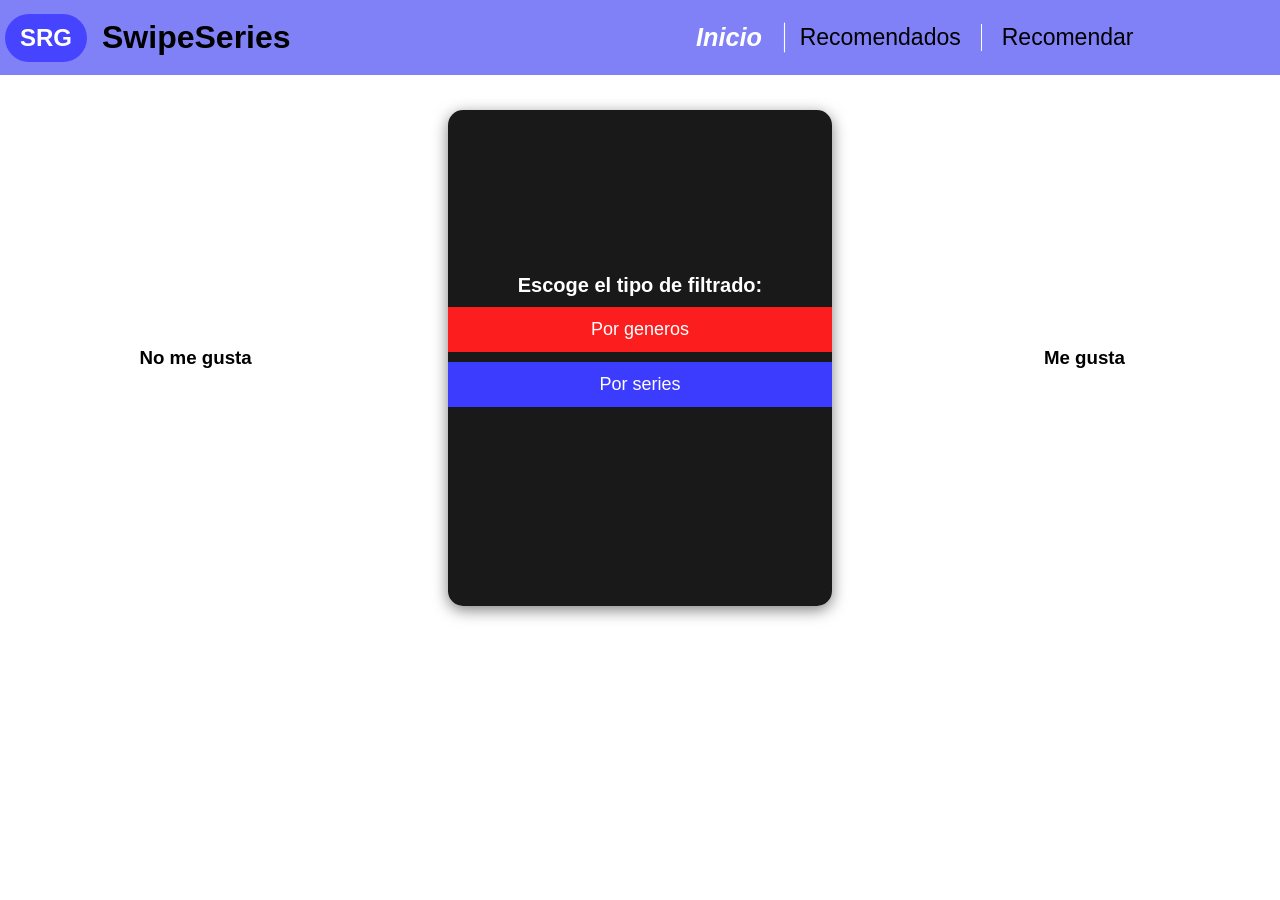
==== index.html @ 3179a3ef "Add files via upload" ====
<!DOCTYPE html>
<html lang="es">
<head>
    <meta charset="UTF-8">
    <title>SwapSeries</title>
    <link rel="stylesheet" href="css\index.css">
</head>
<body>
    <header>
        <div>
            <h2>SRG</h2>
            <h1>SwipeSeries</h1>
        </div>
        <button class="menu-toggle" id="mobile-menu">
                <span></span>
                <span></span>
                <span></span>
            </button>
        <nav>
            <ul id="nav-list">
                <li class="active"><a href="index.html">Inicio</a></li>
                <li><a href="recomendados.html">Recomendados</a></li>
                <li><a href="recomendar.html">Recomendar</a></li>
            </ul>
        </nav>
    </header>

    <main>
        <section class="no" id="btn-no">
            <h3>No me gusta</h3>
        </section>
        <section class="card" id="card">
            
        </section>
        <section class="si" id="btn-si">
            <h3>Me gusta</h3>
        </section>
    </main>
    
    <script src="js\datos.js"></script>
    <script src="js\index.js"></script>
</body>
</html>
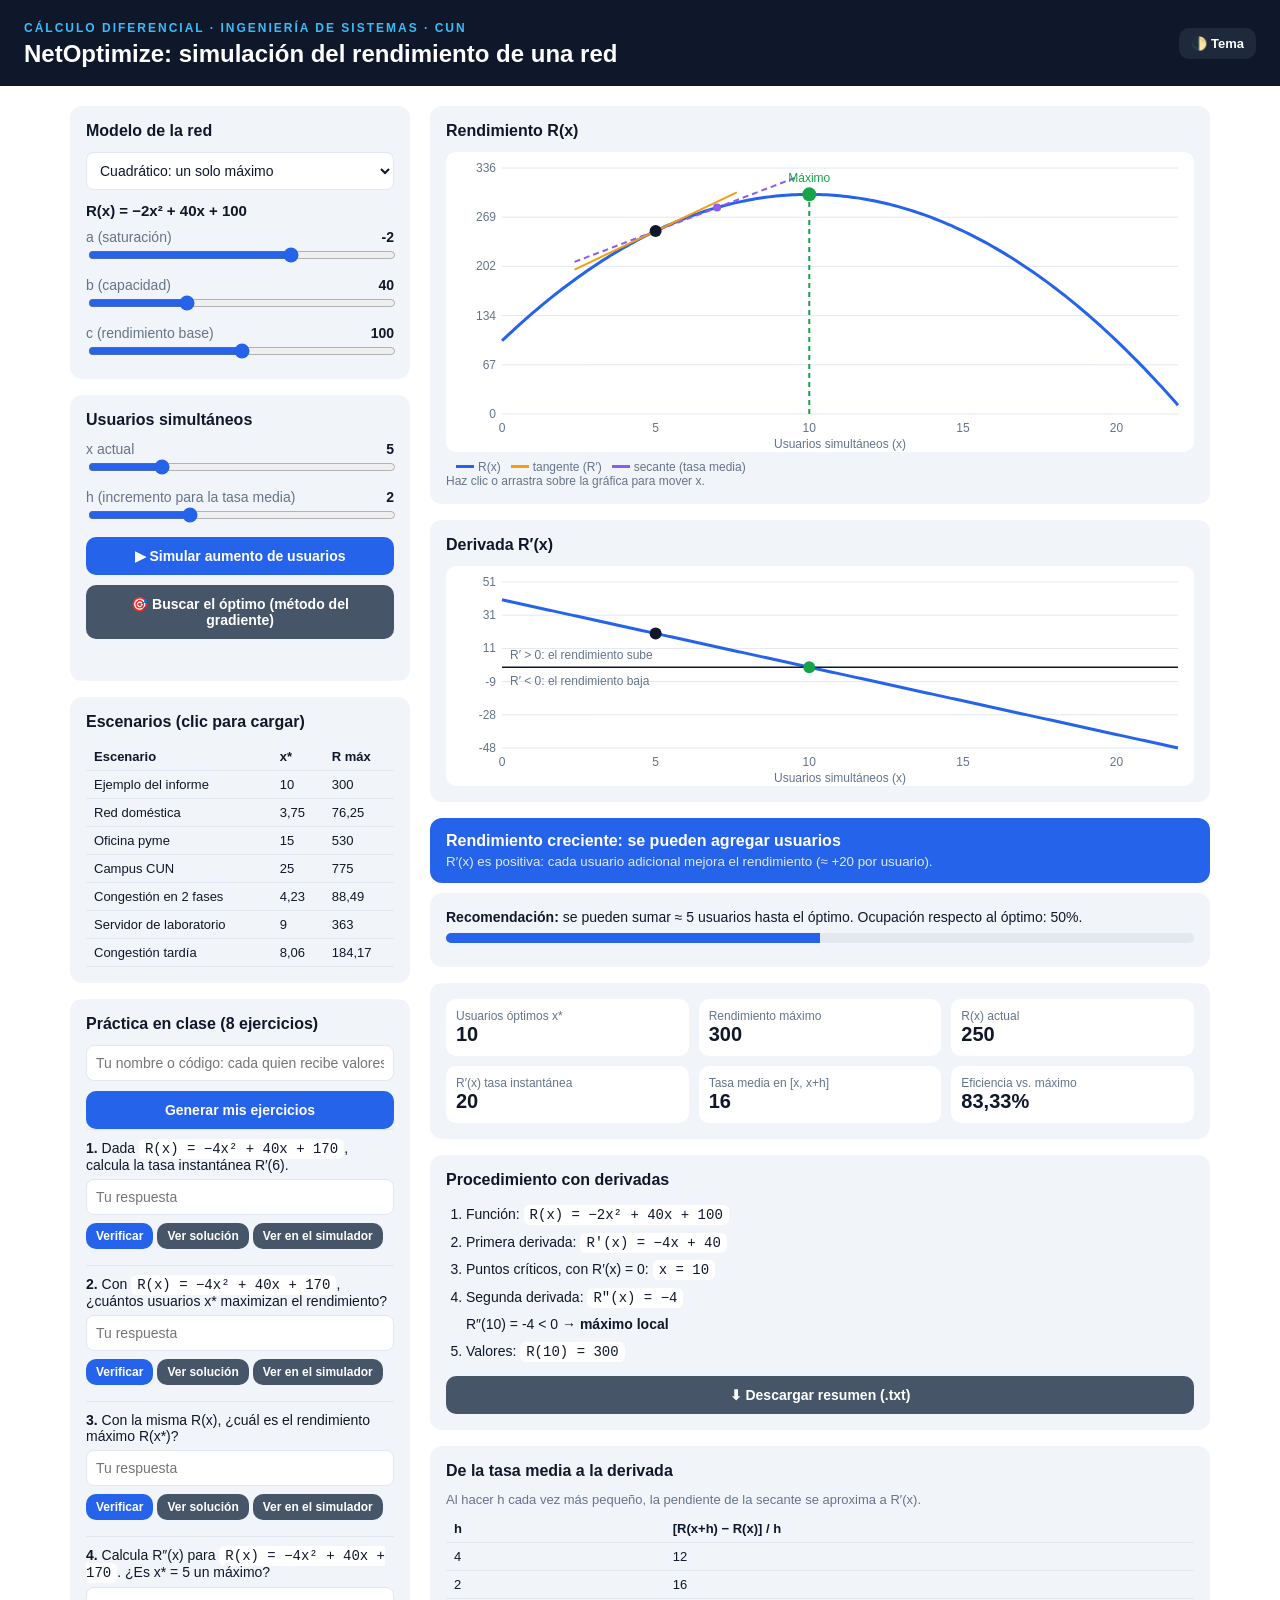
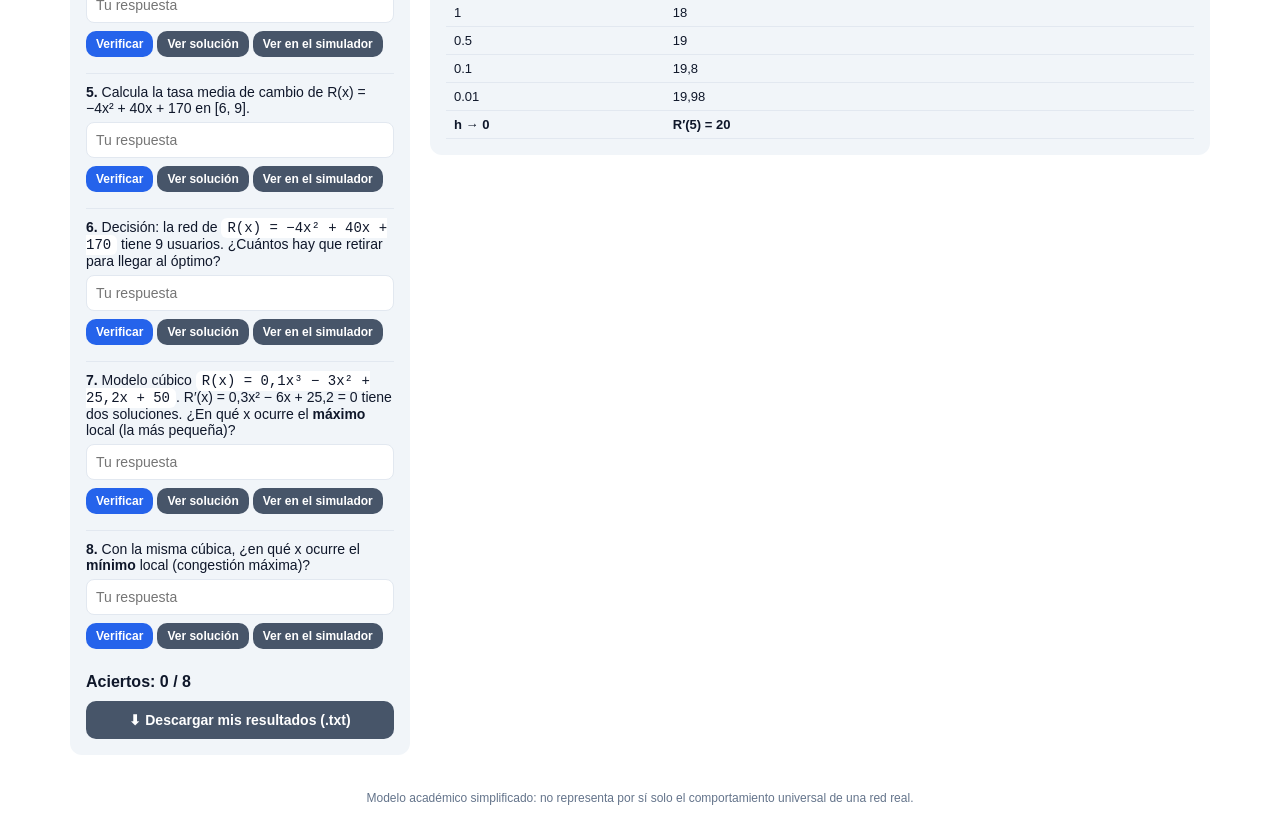
==== commit 0e151359: "Create index.html" ====
--- a/index.html
+++ b/index.html
@@ -1,43 +1,175 @@
-<!DOCTYPE html>
-<html lang="es">
-<head>
-    <meta charset="UTF-8">
-    <title>SwapSeries</title>
-    <link rel="stylesheet" href="css\index.css">
-</head>
-<body>
-    <header>
-        <div>
-            <h2>SRG</h2>
-            <h1>SwipeSeries</h1>
-        </div>
-        <button class="menu-toggle" id="mobile-menu">
-                <span></span>
-                <span></span>
-                <span></span>
-            </button>
-        <nav>
-            <ul id="nav-list">
-                <li class="active"><a href="index.html">Inicio</a></li>
-                <li><a href="recomendados.html">Recomendados</a></li>
-                <li><a href="recomendar.html">Recomendar</a></li>
-            </ul>
-        </nav>
-    </header>
-
-    <main>
-        <section class="no" id="btn-no">
-            <h3>No me gusta</h3>
-        </section>
-        <section class="card" id="card">
-            
-        </section>
-        <section class="si" id="btn-si">
-            <h3>Me gusta</h3>
-        </section>
-    </main>
-    
-    <script src="js\datos.js"></script>
-    <script src="js\index.js"></script>
-</body>
-</html>+<!DOCTYPE html>
+<html lang="es"><head><meta charset="utf-8"><meta name="viewport" content="width=device-width,initial-scale=1">
+<title>NetOptimize · Simulación v3</title>
+<style>
+:root{--navy:#0F172A;--blue:#2563EB;--sky:#38BDF8;--gray:#64748B;--green:#16A34A;--red:#DC2626;--amber:#D97706;--bg:#fff;--card:#F1F5F9;--ink:#0F172A;--grid:#E2E8F0;--cv:#fff}
+[data-theme=dark]{--bg:#0B1220;--card:#162033;--ink:#E2E8F0;--grid:#26344D;--cv:#0F172A;--gray:#94A3B8}
+*{box-sizing:border-box}body{margin:0;font-family:Calibri,Arial,sans-serif;background:var(--bg);color:var(--ink)}
+header{background:var(--navy);color:#fff;padding:18px 24px;display:flex;justify-content:space-between;align-items:center;gap:12px}
+header small{color:var(--sky);letter-spacing:2px;font-weight:700;font-size:12px}
+header h1{margin:4px 0 0;font-size:24px}
+#th{width:auto;margin:0;padding:8px 12px;background:#1E293B;font-size:13px}
+main{max-width:1180px;margin:0 auto;padding:20px;display:grid;grid-template-columns:340px 1fr;gap:20px}
+@media(max-width:860px){main{grid-template-columns:1fr}}
+.card{background:var(--card);border-radius:12px;padding:16px;margin-bottom:16px}
+h2{font-size:16px;margin:0 0 12px}
+label{display:flex;justify-content:space-between;font-size:14px;margin-top:10px;color:var(--gray)}
+label b{color:var(--ink)}
+input[type=range]{width:100%;accent-color:var(--blue)}
+select,input[type=text]{width:100%;padding:9px;border-radius:8px;border:1px solid var(--grid);background:var(--cv);color:var(--ink);font-size:14px}
+button{width:100%;margin-top:10px;padding:11px;border:0;border-radius:10px;background:var(--blue);color:#fff;font-size:14px;font-weight:700;cursor:pointer}
+button.s{background:#475569}
+canvas{width:100%;height:300px;display:block;background:var(--cv);border-radius:10px;touch-action:pan-y;cursor:crosshair}
+.lg{font-size:12px;color:var(--gray);margin-top:8px}.lg i{display:inline-block;width:18px;height:3px;margin:0 4px 3px 10px;vertical-align:middle}
+.stats{display:grid;grid-template-columns:repeat(3,1fr);gap:10px}
+@media(max-width:600px){.stats{grid-template-columns:repeat(2,1fr)}}
+.stat{background:var(--cv);border-radius:10px;padding:10px}
+.stat span{display:block;font-size:12px;color:var(--gray)}.stat b{font-size:20px}
+#msg{border-radius:12px;padding:14px 16px;color:#fff;font-weight:700;margin-bottom:10px;background:var(--navy)}
+#msg small{display:block;font-weight:400;margin-top:4px;color:#E2E8F0}
+#bar{height:10px;background:var(--grid);border-radius:6px;overflow:hidden;margin:8px 0}#bar div{height:100%;width:0;background:var(--blue);transition:width .2s}
+#rec{font-size:14px}
+code{background:var(--cv);padding:2px 6px;border-radius:6px}
+ol{margin:0;padding-left:20px;line-height:1.9;font-size:14px}
+table{width:100%;border-collapse:collapse;font-size:13px}td,th{padding:6px 8px;border-bottom:1px solid var(--grid);text-align:left}
+tr.cl{cursor:pointer}tr.cl:hover{background:var(--cv)}
+.ex{border-top:1px solid var(--grid);padding:10px 0;font-size:14px}.ex input{margin:6px 0}.ex button{width:auto;margin:2px 4px 0 0;padding:6px 10px;font-size:12px}.fb{font-size:13px;margin-top:6px}#wp{font-weight:700;margin-top:8px}#gd,#exr{font-size:13px;color:var(--gray);margin-top:8px;min-height:18px}
+footer{text-align:center;color:var(--gray);font-size:12px;padding:0 20px 24px}
+</style></head><body>
+<header><div><small>CÁLCULO DIFERENCIAL · INGENIERÍA DE SISTEMAS · CUN</small><h1>NetOptimize: simulación del rendimiento de una red</h1></div><button id="th">🌓 Tema</button></header>
+<main>
+<div>
+ <div class="card"><h2>Modelo de la red</h2>
+  <select id="sel"><option value="q">Cuadrático: un solo máximo</option><option value="c">Cúbico: máximo y mínimo (congestión)</option></select>
+  <div id="poly" style="font-weight:700;font-size:15px;margin:12px 0 0"></div><div id="sl"></div></div>
+ <div class="card"><h2>Usuarios simultáneos</h2>
+  <label>x actual <b id="vx"></b></label><input id="ix" type="range" min="0" max="22" step="0.1" value="5">
+  <label>h (incremento para la tasa media) <b id="vh"></b></label><input id="ih" type="range" min="0.1" max="6" step="0.1" value="2">
+  <button id="bs">▶ Simular aumento de usuarios</button>
+  <button id="bo" class="s">🎯 Buscar el óptimo (método del gradiente)</button><div id="gd"></div></div>
+ <div class="card"><h2>Escenarios (clic para cargar)</h2>
+  <table><tr><th>Escenario<th>x*<th>R máx</tr><tbody id="sc"></tbody></table></div>
+ <div class="card"><h2>Práctica en clase (8 ejercicios)</h2>
+  <input id="sd" type="text" placeholder="Tu nombre o código: cada quien recibe valores distintos">
+  <button id="sg">Generar mis ejercicios</button><div id="wb"></div><div id="wp"></div>
+  <button id="wd" class="s">⬇ Descargar mis resultados (.txt)</button></div>
+</div>
+<div>
+ <div class="card"><h2>Rendimiento R(x)</h2><canvas id="cv"></canvas>
+  <div class="lg"><i style="background:#2563EB"></i>R(x)<i style="background:#F59E0B"></i>tangente (R′)<i style="background:#8B5CF6"></i>secante (tasa media)<br>Haz clic o arrastra sobre la gráfica para mover x.</div></div>
+ <div class="card"><h2>Derivada R′(x)</h2><canvas id="cd" style="height:220px"></canvas></div>
+ <div id="msg"></div>
+ <div class="card"><div id="rec"></div><div id="bar"><div></div></div></div>
+ <div class="stats card">
+  <div class="stat"><span>Usuarios óptimos x*</span><b id="s1"></b></div>
+  <div class="stat"><span>Rendimiento máximo</span><b id="s2"></b></div>
+  <div class="stat"><span>R(x) actual</span><b id="s3"></b></div>
+  <div class="stat"><span>R′(x) tasa instantánea</span><b id="s4"></b></div>
+  <div class="stat"><span>Tasa media en [x, x+h]</span><b id="s5"></b></div>
+  <div class="stat"><span>Eficiencia vs. máximo</span><b id="s6"></b></div>
+ </div>
+ <div class="card"><h2>Procedimiento con derivadas</h2><ol id="steps"></ol><button id="dl" class="s">⬇ Descargar resumen (.txt)</button></div>
+ <div class="card"><h2>De la tasa media a la derivada</h2>
+  <p style="font-size:13px;margin:0 0 8px;color:var(--gray)">Al hacer h cada vez más pequeño, la pendiente de la secante se aproxima a R′(x).</p>
+  <table><tr><th>h<th>[R(x+h) − R(x)] / h</tr><tbody id="lim"></tbody></table></div>
+</div>
+</main>
+<footer>Modelo académico simplificado: no representa por sí solo el comportamiento universal de una red real.</footer>
+<script>
+const $=id=>document.getElementById(id),nf=v=>(+v).toLocaleString('es-CO',{maximumFractionDigits:2}),n3=v=>(+v).toLocaleString('es-CO',{maximumFractionDigits:3});
+const css=n=>getComputedStyle(document.documentElement).getPropertyValue(n).trim();
+const ev=(co,t)=>co.reduce((s,k)=>s*t+k,0),der=co=>co.slice(0,-1).map((k,i)=>k*(co.length-1-i));
+const poly=co=>{const n=co.length-1;let s='';co.forEach((k,i)=>{const e=n-i;if(!k&&n)return;const a=Math.abs(k),t=(e&&a==1?'':nf(a))+(e?'x'+(e>1?'²³'[e-2]:''):'');s+=(s?(k<0?' − ':' + '):(k<0?'−':''))+t});return s||'0'};
+const MD={q:[[-5,-.5,.5,'a (saturación)'],[4,120,2,'b (capacidad)'],[0,200,10,'c (rendimiento base)']],
+c:[[.05,.3,.05,'a (curvatura)'],[-6,-1,.5,'b (saturación)'],[5,40,1,'c (capacidad)'],[0,200,10,'d (base)']]};
+const PRE=[{n:'Ejemplo del informe',m:'q',p:[-2,40,100]},{n:'Red doméstica',m:'q',p:[-4,30,20]},{n:'Oficina pyme',m:'q',p:[-2,60,80]},{n:'Campus CUN',m:'q',p:[-1,50,150]},{n:'Congestión en 2 fases',m:'c',p:[.1,-3,20,50]},{n:'Servidor de laboratorio',m:'q',p:[-3,54,120]},{n:'Congestión tardía',m:'c',p:[.08,-3.2,36,60]}];
+let m='q',P=[-2,40,100],dP=[],x=5,h=2,X=22,timer=null,cr=[],xs=10,Rm=300,ex=null;
+function analyze(mm,PP){const d=der(PP),d2=der(d);let r=[];
+ if(d.length==2)r=[-d[1]/d[0]];else{const[A,B,C]=d,D=B*B-4*A*C;if(D>=0){const s=Math.sqrt(D);r=[(-B-s)/(2*A),(-B+s)/(2*A)]}}
+ r.sort((u,v)=>u-v);
+ const cr=r.filter(u=>u>=0).map(u=>{const k=ev(d2,u);return{x:u,R:ev(PP,u),k,t:Math.abs(k)<1e-9?'?':k<0?'máx':'mín'}});
+ const mx=cr.find(c=>c.t=='máx'),far=cr.length?cr[cr.length-1].x:0;
+ return{cr,xs:mx?mx.x:null,Rm:mx?mx.R:null,X:Math.max(mm=='q'?10:20,Math.ceil((mm=='q'?2.2:1.4)*far))}}
+function build(){const s=$('sl');s.innerHTML='';MD[m].forEach((r,i)=>s.insertAdjacentHTML('beforeend',`<label>${r[3]} <b id="v${i}"></b></label><input type="range" id="p${i}" min="${r[0]}" max="${r[1]}" step="${r[2]}" value="${P[i]}">`));
+ MD[m].forEach((r,i)=>$('p'+i).oninput=e=>{P[i]=+e.target.value;update()})}
+function update(){
+ ({cr,xs,Rm,X}=analyze(m,P));dP=der(P);const d2=der(dP);
+ const ix=$('ix');ix.max=X;x=Math.min(x,X);ix.value=x;$('ih').value=h;
+ MD[m].forEach((r,i)=>$('v'+i).textContent=nf(P[i]));$('vx').textContent=nf(x);$('vh').textContent=nf(h);
+ const R0=ev(P,x),d1=ev(dP,x),sec=(ev(P,x+h)-R0)/h;
+ $('poly').textContent='R(x) = '+poly(P);
+ $('s1').textContent=xs===null?'—':nf(xs);$('s2').textContent=Rm===null?'—':nf(Rm);$('s3').textContent=nf(R0);$('s4').textContent=nf(d1);$('s5').textContent=nf(sec);
+ $('s6').textContent=Rm!==null?nf(100*R0/Rm)+'%':'—';
+ const mg=$('msg'),tol=0.03*X+.1,near=cr.find(c=>Math.abs(x-c.x)<=tol);
+ if(near&&near.t=='máx'){mg.style.background='var(--green)';mg.innerHTML='Red en su punto óptimo<small>El rendimiento está en su máximo: aquí la derivada es casi cero.</small>'}
+ else if(near&&near.t=='mín'){mg.style.background='var(--amber)';mg.innerHTML='Mínimo local de rendimiento<small>R′(x) ≈ 0 pero R″(x) > 0: el rendimiento deja de caer y empieza a recuperarse.</small>'}
+ else if(d1>0){mg.style.background='var(--blue)';mg.innerHTML='Rendimiento creciente: se pueden agregar usuarios<small>R′(x) es positiva: cada usuario adicional mejora el rendimiento (≈ +'+nf(d1)+' por usuario).</small>'}
+ else{mg.style.background='var(--red)';mg.innerHTML='Sobrecarga: conviene reducir usuarios<small>R′(x) es negativa: cada usuario adicional empeora el rendimiento (≈ '+nf(d1)+' por usuario).</small>'}
+ const bar=$('bar').firstChild;
+ if(xs===null){$('rec').innerHTML='<b>Recomendación:</b> este modelo no tiene un máximo local para x ≥ 0 (R′ no cambia de + a −). Ajusta los parámetros.';bar.style.width='0'}
+ else{const oc=100*x/xs,dx=xs-x;bar.style.width=Math.min(100,oc)+'%';bar.style.background=oc>110?'var(--red)':oc>=90?'var(--green)':'var(--blue)';
+  $('rec').innerHTML='<b>Recomendación:</b> '+(Math.abs(dx)<=tol?'mantener la red en ≈ '+nf(xs)+' usuarios simultáneos.':dx>0?'se pueden sumar ≈ '+nf(dx)+' usuarios hasta el óptimo.':'retirar o redistribuir ≈ '+nf(-dx)+' usuarios para volver al óptimo.')+' Ocupación respecto al óptimo: '+nf(oc)+'%.'}
+ $('steps').innerHTML=`<li>Función: <code>${$('poly').textContent}</code></li><li>Primera derivada: <code>R′(x) = ${poly(dP)}</code></li><li>Puntos críticos, con R′(x) = 0: <code>${cr.length?cr.map(c=>'x = '+nf(c.x)).join(' ; '):'no hay soluciones con x ≥ 0'}</code></li><li>Segunda derivada: <code>R″(x) = ${poly(d2)}</code>${cr.length?'<br>'+cr.map(c=>`R″(${nf(c.x)}) = ${nf(c.k)} ${c.k<0?'< 0':'> 0'} → <b>${c.t=='máx'?'máximo local':c.t=='mín'?'mínimo local':'no concluyente'}</b>`).join('<br>'):''}</li>${cr.length?'<li>Valores: '+cr.map(c=>`<code>R(${nf(c.x)}) = ${nf(c.R)}</code>`).join(' ')+'</li>':''}`;
+ $('lim').innerHTML=[4,2,1,.5,.1,.01].map(k=>`<tr><td>${k}<td>${n3((ev(P,x+k)-R0)/k)}</tr>`).join('')+`<tr><th>h → 0<th>R′(${nf(x)}) = ${n3(d1)}</tr>`;
+ draw()}
+function plot(cv,f,extra,zero){
+ const k=devicePixelRatio||1,w=cv.clientWidth,H=cv.clientHeight;cv.width=w*k;cv.height=H*k;const g=cv.getContext('2d');g.setTransform(k,0,0,k,0,0);
+ const L=56,Rr=16,T=16,B=38;let lo=Infinity,hi=-Infinity;for(let i=0;i<=200;i++){const v=f(X*i/200);lo=Math.min(lo,v);hi=Math.max(hi,v)}
+ lo=Math.min(lo,0);hi=Math.max(hi,0);const pd=(hi-lo)*.12||1;hi+=pd;if(zero)lo-=pd;
+ cv._g={L,Rr,w};const sx=t=>L+t/X*(w-L-Rr),sy=v=>T+(1-(v-lo)/(hi-lo))*(H-T-B);
+ g.font='12px Calibri,Arial';g.strokeStyle=css('--grid');g.fillStyle=css('--gray');g.lineWidth=1;
+ for(let i=0;i<=5;i++){const v=lo+(hi-lo)*i/5,y=sy(v);g.beginPath();g.moveTo(L,y);g.lineTo(w-Rr,y);g.stroke();g.textAlign='right';g.fillText(nf(Math.round(v)),L-6,y+4)}
+ const st=X<=20?2:X<=50?5:10;g.textAlign='center';for(let t=0;t<=X;t+=st)g.fillText(t,sx(t),H-20);
+ g.fillText('Usuarios simultáneos (x)',L+(w-L-Rr)/2,H-4);
+ g.strokeStyle='#2563EB';g.lineWidth=3;g.beginPath();for(let i=0;i<=200;i++){const t=X*i/200;i?g.lineTo(sx(t),sy(f(t))):g.moveTo(sx(t),sy(f(t)))}g.stroke();
+ extra(g,sx,sy,lo,hi);g.fillStyle=css('--ink');g.beginPath();g.arc(sx(x),sy(f(x)),6,0,7);g.fill()}
+function draw(){
+ plot($('cv'),t=>ev(P,t),(g,sx,sy,lo)=>{
+  const R0=ev(P,x),d1=ev(dP,x),sl=(ev(P,x+h)-R0)/h,dl=X*.12;
+  g.setLineDash([6,4]);g.strokeStyle='#8B5CF6';g.lineWidth=2;g.beginPath();g.moveTo(sx(x-dl),sy(R0-sl*dl));g.lineTo(sx(x+h+dl),sy(R0+sl*(h+dl)));g.stroke();g.setLineDash([]);
+  g.strokeStyle='#F59E0B';g.beginPath();g.moveTo(sx(x-dl),sy(R0-d1*dl));g.lineTo(sx(x+dl),sy(R0+d1*dl));g.stroke();
+  g.fillStyle='#8B5CF6';g.beginPath();g.arc(sx(x+h),sy(ev(P,x+h)),4,0,7);g.fill();
+  cr.forEach(c=>{const col=c.t=='máx'?'#16A34A':c.t=='mín'?'#DC2626':'#64748B';
+   if(c.t=='máx'){g.setLineDash([5,4]);g.strokeStyle=col;g.beginPath();g.moveTo(sx(c.x),sy(lo));g.lineTo(sx(c.x),sy(c.R));g.stroke();g.setLineDash([])}
+   g.fillStyle=col;g.beginPath();g.arc(sx(c.x),sy(c.R),7,0,7);g.fill();g.textAlign='center';g.fillText(c.t=='máx'?'Máximo':c.t=='mín'?'Mínimo':'Crítico',sx(c.x),sy(c.R)+(c.t=='mín'?22:-12))})});
+ plot($('cd'),t=>ev(dP,t),(g,sx,sy)=>{
+  g.strokeStyle=css('--ink');g.lineWidth=1.5;g.beginPath();g.moveTo(sx(0),sy(0));g.lineTo(sx(X),sy(0));g.stroke();
+  g.fillStyle=css('--gray');g.textAlign='left';g.fillText('R′ > 0: el rendimiento sube',sx(0)+8,sy(0)-8);g.fillText('R′ < 0: el rendimiento baja',sx(0)+8,sy(0)+18);
+  cr.forEach(c=>{g.fillStyle=c.t=='máx'?'#16A34A':c.t=='mín'?'#DC2626':'#64748B';g.beginPath();g.arc(sx(c.x),sy(0),6,0,7);g.fill()})})}
+function stop(){if(timer){clearInterval(timer);timer=null}$('bs').textContent='▶ Simular aumento de usuarios';$('bo').textContent='🎯 Buscar el óptimo (método del gradiente)'}
+function load(i){const p=PRE[i];stop();m=p.m;P=[...p.p];$('sel').value=m;build();const a=analyze(m,P);x=a.xs===null?2:Math.round(a.xs/2*10)/10;$('gd').textContent='';update()}
+$('sel').onchange=e=>{const i=PRE.findIndex(p=>p.m==e.target.value);load(i)};
+$('ix').oninput=e=>{x=+e.target.value;stop();update()};
+$('ih').oninput=e=>{h=+e.target.value;update()};
+$('bs').onclick=()=>{if(timer)return stop();x=0;$('bs').textContent='⏸ Detener';timer=setInterval(()=>{x+=X/120;if(x>=X){x=X;stop()}update()},70)};
+$('bo').onclick=()=>{if(timer)return stop();let it=0,mm=.1;const d2=der(dP);for(let i=0;i<=200;i++)mm=Math.max(mm,Math.abs(ev(d2,X*i/200)));const eta=.5/mm;$('bo').textContent='⏸ Detener';
+ timer=setInterval(()=>{const g=ev(dP,x),nx=Math.min(X,Math.max(0,x+eta*g));it++;$('gd').textContent=`Gradiente · iteración ${it}: x = ${n3(nx)}, R′(x) = ${n3(g)}`;x=nx;update();if(Math.abs(g)<.01||it>=150||nx==0||nx==X)stop()},120)};
+['cv','cd'].forEach(id=>{const c=$(id),mv=e=>{if(e.buttons!=1)return;const r=c.getBoundingClientRect(),{L,Rr,w}=c._g;x=Math.min(X,Math.max(0,Math.round((e.clientX-r.left-L)/(w-L-Rr)*X*10)/10));stop();update()};c.addEventListener('pointerdown',mv);c.addEventListener('pointermove',mv)});
+$('th').onclick=()=>{const d=document.documentElement;d.dataset.theme=d.dataset.theme=='dark'?'':'dark';draw()};
+$('dl').onclick=()=>{const t=['NetOptimize · Resumen',$('poly').textContent,...[...$('steps').children].map(li=>'- '+li.textContent),$('rec').textContent,'Modelo académico simplificado.'].join('\n'),a=document.createElement('a');a.href=URL.createObjectURL(new Blob([t],{type:'text/plain'}));a.download='resumen_netoptimize.txt';a.click()};
+function rng(t){let h=1779033703^t.length;for(let i=0;i<t.length;i++){h=Math.imul(h^t.charCodeAt(i),3432918353);h=h<<13|h>>>19}let a=h>>>0;return()=>{a=a+0x6D2B79F5|0;let u=Math.imul(a^a>>>15,1|a);u=u+Math.imul(u^u>>>7,61|u)^u;return((u^u>>>14)>>>0)/4294967296}}
+let EX=[],OK=[];
+function gen(){const sd=$('sd').value.trim()||'CUN',r=rng(sd),ri=(l,u)=>l+Math.floor(r()*(u-l+1)),rd=v=>Math.round(v*100)/100;
+ const a=-ri(1,4),s=ri(4,12),b=-2*a*s,c=10*ri(0,20),Q=[a,b,c],x0=ri(1,s+4),k=ri(2,6),hh=ri(1,4),u=s+k,p=ri(6,10),q=ri(14,18),T=[.1,rd(-.15*(p+q)),rd(.3*p*q),50];
+ const f=poly(Q),d=poly([2*a,b]),F=poly(T),Fd=poly(der(T)),R=t=>a*t*t+b*t+c;
+ EX=[
+ {q:`Dada <code>R(x) = ${f}</code>, calcula la tasa instantánea R′(${x0}).`,A:2*a*x0+b,S:`R′(x) = ${d}, así que R′(${x0}) = ${2*a*x0+b}.`,m:'q',P:Q},
+ {q:`Con <code>R(x) = ${f}</code>, ¿cuántos usuarios x* maximizan el rendimiento?`,A:s,S:`R′(x) = ${d} = 0 → x* = ${s}.`,m:'q',P:Q},
+ {q:`Con la misma R(x), ¿cuál es el rendimiento máximo R(x*)?`,A:R(s),S:`x* = ${s}; R(${s}) = ${a}·${s*s} + ${b}·${s} + ${c} = ${R(s)}.`,m:'q',P:Q},
+ {q:`Calcula R″(x) para <code>R(x) = ${f}</code>. ¿Es x* = ${s} un máximo?`,A:2*a,S:`R″(x) = ${2*a} < 0 en todo x → x* = ${s} es un máximo local.`,m:'q',P:Q},
+ {q:`Calcula la tasa media de cambio de R(x) = ${f} en [${x0}, ${x0+hh}].`,A:a*(2*x0+hh)+b,S:`[R(${x0+hh}) − R(${x0})]/${hh} = ${R(x0+hh)} − ${R(x0)} = ${R(x0+hh)-R(x0)}, entre ${hh} = ${a*(2*x0+hh)+b}.`,m:'q',P:Q},
+ {q:`Decisión: la red de <code>R(x) = ${f}</code> tiene ${u} usuarios. ¿Cuántos hay que retirar para llegar al óptimo?`,A:k,S:`x* = ${s}; ${u} − ${s} = ${k} usuarios. R′(${u}) = ${2*a*u+b} < 0: está en sobrecarga.`,m:'q',P:Q,x:u},
+ {q:`Modelo cúbico <code>R(x) = ${F}</code>. R′(x) = ${Fd} = 0 tiene dos soluciones. ¿En qué x ocurre el <b>máximo</b> local (la más pequeña)?`,A:p,S:`R″(x) = ${poly(der(der(T)))}; en x = ${p} da R″ < 0 → máximo local (la otra raíz, x = ${q}, da R″ > 0).`,m:'c',P:T},
+ {q:`Con la misma cúbica, ¿en qué x ocurre el <b>mínimo</b> local (congestión máxima)?`,A:q,S:`En x = ${q}, R″ > 0 → mínimo local. Pasado ese punto, el rendimiento se recupera.`,m:'c',P:T}];
+ OK=EX.map(()=>0);
+ $('wb').innerHTML=EX.map((e,i)=>`<div class="ex"><b>${i+1}.</b> ${e.q}<br><input type="text" id="a${i}" placeholder="Tu respuesta"><br><button data-a="c" data-i="${i}">Verificar</button><button class="s" data-a="s" data-i="${i}">Ver solución</button><button class="s" data-a="l" data-i="${i}">Ver en el simulador</button><div class="fb" id="f${i}"></div></div>`).join('');prog()}
+function prog(){$('wp').textContent='Aciertos: '+OK.reduce((u,v)=>u+v,0)+' / '+OK.length}
+$('wb').onclick=e=>{const t=e.target,i=+t.dataset.i,k=t.dataset.a;if(!k)return;const E=EX[i],fb=$('f'+i);
+ if(k=='c'){const v=parseFloat($('a'+i).value.replace(',','.'));if(Math.abs(v-E.A)<.02){OK[i]=1;fb.innerHTML='✅ Correcto.'}else{OK[i]=0;fb.innerHTML='❌ Revisa: deriva, iguala a cero y evalúa. Puedes ver el procedimiento con «Ver solución».'}prog()}
+ else if(k=='s')fb.innerHTML='<b>Solución:</b> '+E.S;
+ else{stop();m=E.m;P=[...E.P];$('sel').value=m;build();const a=analyze(m,P);x=E.x||(a.xs===null?2:Math.round(a.xs/2*10)/10);$('gd').textContent='';update();scrollTo({top:0,behavior:'smooth'})}};
+$('sg').onclick=gen;
+$('wd').onclick=()=>{const t=['NetOptimize · Resultados de práctica','Código: '+($('sd').value.trim()||'CUN'),$('wp').textContent,...EX.map((e,i)=>(i+1)+'. '+(OK[i]?'Correcto':'Pendiente')+' (respuesta: '+($('a'+i).value||'—')+')')].join('\n'),a=document.createElement('a');a.href=URL.createObjectURL(new Blob([t],{type:'text/plain'}));a.download='resultados_netoptimize.txt';a.click()};
+$('sc').innerHTML=PRE.map((p,i)=>{const a=analyze(p.m,p.p);return`<tr class="cl" onclick="load(${i})"><td>${p.n}<td>${a.xs===null?'—':nf(a.xs)}<td>${a.Rm===null?'—':nf(a.Rm)}</tr>`}).join('');
+addEventListener('resize',draw);gen();load(0);
+</script></body></html>
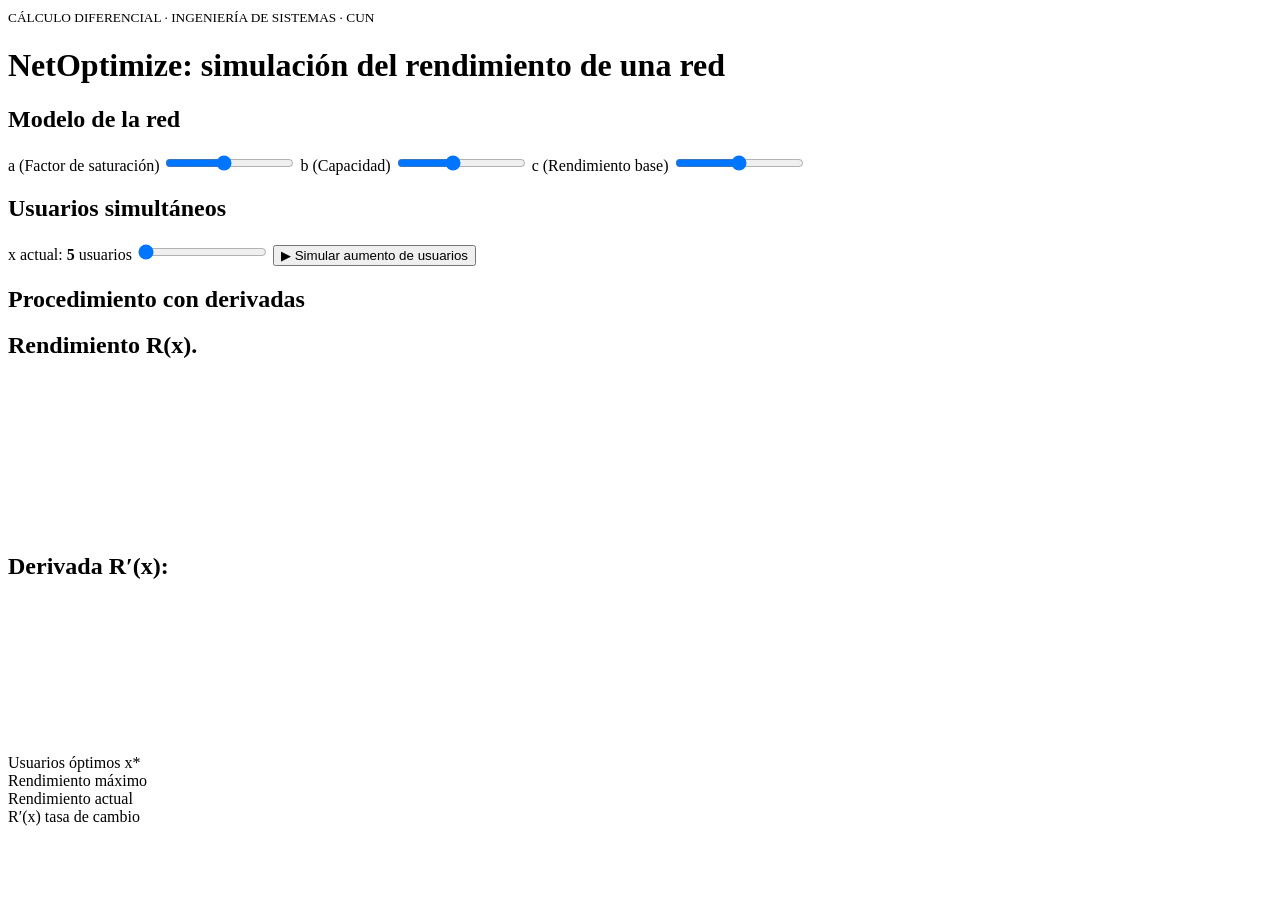
==== commit 45b33d57: "Update index.html" ====
--- a/index.html
+++ b/index.html
@@ -1,175 +1,64 @@
 <!DOCTYPE html>
-<html lang="es"><head><meta charset="utf-8"><meta name="viewport" content="width=device-width,initial-scale=1">
-<title>NetOptimize · Simulación v3</title>
-<style>
-:root{--navy:#0F172A;--blue:#2563EB;--sky:#38BDF8;--gray:#64748B;--green:#16A34A;--red:#DC2626;--amber:#D97706;--bg:#fff;--card:#F1F5F9;--ink:#0F172A;--grid:#E2E8F0;--cv:#fff}
-[data-theme=dark]{--bg:#0B1220;--card:#162033;--ink:#E2E8F0;--grid:#26344D;--cv:#0F172A;--gray:#94A3B8}
-*{box-sizing:border-box}body{margin:0;font-family:Calibri,Arial,sans-serif;background:var(--bg);color:var(--ink)}
-header{background:var(--navy);color:#fff;padding:18px 24px;display:flex;justify-content:space-between;align-items:center;gap:12px}
-header small{color:var(--sky);letter-spacing:2px;font-weight:700;font-size:12px}
-header h1{margin:4px 0 0;font-size:24px}
-#th{width:auto;margin:0;padding:8px 12px;background:#1E293B;font-size:13px}
-main{max-width:1180px;margin:0 auto;padding:20px;display:grid;grid-template-columns:340px 1fr;gap:20px}
-@media(max-width:860px){main{grid-template-columns:1fr}}
-.card{background:var(--card);border-radius:12px;padding:16px;margin-bottom:16px}
-h2{font-size:16px;margin:0 0 12px}
-label{display:flex;justify-content:space-between;font-size:14px;margin-top:10px;color:var(--gray)}
-label b{color:var(--ink)}
-input[type=range]{width:100%;accent-color:var(--blue)}
-select,input[type=text]{width:100%;padding:9px;border-radius:8px;border:1px solid var(--grid);background:var(--cv);color:var(--ink);font-size:14px}
-button{width:100%;margin-top:10px;padding:11px;border:0;border-radius:10px;background:var(--blue);color:#fff;font-size:14px;font-weight:700;cursor:pointer}
-button.s{background:#475569}
-canvas{width:100%;height:300px;display:block;background:var(--cv);border-radius:10px;touch-action:pan-y;cursor:crosshair}
-.lg{font-size:12px;color:var(--gray);margin-top:8px}.lg i{display:inline-block;width:18px;height:3px;margin:0 4px 3px 10px;vertical-align:middle}
-.stats{display:grid;grid-template-columns:repeat(3,1fr);gap:10px}
-@media(max-width:600px){.stats{grid-template-columns:repeat(2,1fr)}}
-.stat{background:var(--cv);border-radius:10px;padding:10px}
-.stat span{display:block;font-size:12px;color:var(--gray)}.stat b{font-size:20px}
-#msg{border-radius:12px;padding:14px 16px;color:#fff;font-weight:700;margin-bottom:10px;background:var(--navy)}
-#msg small{display:block;font-weight:400;margin-top:4px;color:#E2E8F0}
-#bar{height:10px;background:var(--grid);border-radius:6px;overflow:hidden;margin:8px 0}#bar div{height:100%;width:0;background:var(--blue);transition:width .2s}
-#rec{font-size:14px}
-code{background:var(--cv);padding:2px 6px;border-radius:6px}
-ol{margin:0;padding-left:20px;line-height:1.9;font-size:14px}
-table{width:100%;border-collapse:collapse;font-size:13px}td,th{padding:6px 8px;border-bottom:1px solid var(--grid);text-align:left}
-tr.cl{cursor:pointer}tr.cl:hover{background:var(--cv)}
-.ex{border-top:1px solid var(--grid);padding:10px 0;font-size:14px}.ex input{margin:6px 0}.ex button{width:auto;margin:2px 4px 0 0;padding:6px 10px;font-size:12px}.fb{font-size:13px;margin-top:6px}#wp{font-weight:700;margin-top:8px}#gd,#exr{font-size:13px;color:var(--gray);margin-top:8px;min-height:18px}
-footer{text-align:center;color:var(--gray);font-size:12px;padding:0 20px 24px}
-</style></head><body>
-<header><div><small>CÁLCULO DIFERENCIAL · INGENIERÍA DE SISTEMAS · CUN</small><h1>NetOptimize: simulación del rendimiento de una red</h1></div><button id="th">🌓 Tema</button></header>
-<main>
-<div>
- <div class="card"><h2>Modelo de la red</h2>
-  <select id="sel"><option value="q">Cuadrático: un solo máximo</option><option value="c">Cúbico: máximo y mínimo (congestión)</option></select>
-  <div id="poly" style="font-weight:700;font-size:15px;margin:12px 0 0"></div><div id="sl"></div></div>
- <div class="card"><h2>Usuarios simultáneos</h2>
-  <label>x actual <b id="vx"></b></label><input id="ix" type="range" min="0" max="22" step="0.1" value="5">
-  <label>h (incremento para la tasa media) <b id="vh"></b></label><input id="ih" type="range" min="0.1" max="6" step="0.1" value="2">
-  <button id="bs">▶ Simular aumento de usuarios</button>
-  <button id="bo" class="s">🎯 Buscar el óptimo (método del gradiente)</button><div id="gd"></div></div>
- <div class="card"><h2>Escenarios (clic para cargar)</h2>
-  <table><tr><th>Escenario<th>x*<th>R máx</tr><tbody id="sc"></tbody></table></div>
- <div class="card"><h2>Práctica en clase (8 ejercicios)</h2>
-  <input id="sd" type="text" placeholder="Tu nombre o código: cada quien recibe valores distintos">
-  <button id="sg">Generar mis ejercicios</button><div id="wb"></div><div id="wp"></div>
-  <button id="wd" class="s">⬇ Descargar mis resultados (.txt)</button></div>
-</div>
-<div>
- <div class="card"><h2>Rendimiento R(x)</h2><canvas id="cv"></canvas>
-  <div class="lg"><i style="background:#2563EB"></i>R(x)<i style="background:#F59E0B"></i>tangente (R′)<i style="background:#8B5CF6"></i>secante (tasa media)<br>Haz clic o arrastra sobre la gráfica para mover x.</div></div>
- <div class="card"><h2>Derivada R′(x)</h2><canvas id="cd" style="height:220px"></canvas></div>
- <div id="msg"></div>
- <div class="card"><div id="rec"></div><div id="bar"><div></div></div></div>
- <div class="stats card">
-  <div class="stat"><span>Usuarios óptimos x*</span><b id="s1"></b></div>
-  <div class="stat"><span>Rendimiento máximo</span><b id="s2"></b></div>
-  <div class="stat"><span>R(x) actual</span><b id="s3"></b></div>
-  <div class="stat"><span>R′(x) tasa instantánea</span><b id="s4"></b></div>
-  <div class="stat"><span>Tasa media en [x, x+h]</span><b id="s5"></b></div>
-  <div class="stat"><span>Eficiencia vs. máximo</span><b id="s6"></b></div>
- </div>
- <div class="card"><h2>Procedimiento con derivadas</h2><ol id="steps"></ol><button id="dl" class="s">⬇ Descargar resumen (.txt)</button></div>
- <div class="card"><h2>De la tasa media a la derivada</h2>
-  <p style="font-size:13px;margin:0 0 8px;color:var(--gray)">Al hacer h cada vez más pequeño, la pendiente de la secante se aproxima a R′(x).</p>
-  <table><tr><th>h<th>[R(x+h) − R(x)] / h</tr><tbody id="lim"></tbody></table></div>
-</div>
-</main>
-<footer>Modelo académico simplificado: no representa por sí solo el comportamiento universal de una red real.</footer>
-<script>
-const $=id=>document.getElementById(id),nf=v=>(+v).toLocaleString('es-CO',{maximumFractionDigits:2}),n3=v=>(+v).toLocaleString('es-CO',{maximumFractionDigits:3});
-const css=n=>getComputedStyle(document.documentElement).getPropertyValue(n).trim();
-const ev=(co,t)=>co.reduce((s,k)=>s*t+k,0),der=co=>co.slice(0,-1).map((k,i)=>k*(co.length-1-i));
-const poly=co=>{const n=co.length-1;let s='';co.forEach((k,i)=>{const e=n-i;if(!k&&n)return;const a=Math.abs(k),t=(e&&a==1?'':nf(a))+(e?'x'+(e>1?'²³'[e-2]:''):'');s+=(s?(k<0?' − ':' + '):(k<0?'−':''))+t});return s||'0'};
-const MD={q:[[-5,-.5,.5,'a (saturación)'],[4,120,2,'b (capacidad)'],[0,200,10,'c (rendimiento base)']],
-c:[[.05,.3,.05,'a (curvatura)'],[-6,-1,.5,'b (saturación)'],[5,40,1,'c (capacidad)'],[0,200,10,'d (base)']]};
-const PRE=[{n:'Ejemplo del informe',m:'q',p:[-2,40,100]},{n:'Red doméstica',m:'q',p:[-4,30,20]},{n:'Oficina pyme',m:'q',p:[-2,60,80]},{n:'Campus CUN',m:'q',p:[-1,50,150]},{n:'Congestión en 2 fases',m:'c',p:[.1,-3,20,50]},{n:'Servidor de laboratorio',m:'q',p:[-3,54,120]},{n:'Congestión tardía',m:'c',p:[.08,-3.2,36,60]}];
-let m='q',P=[-2,40,100],dP=[],x=5,h=2,X=22,timer=null,cr=[],xs=10,Rm=300,ex=null;
-function analyze(mm,PP){const d=der(PP),d2=der(d);let r=[];
- if(d.length==2)r=[-d[1]/d[0]];else{const[A,B,C]=d,D=B*B-4*A*C;if(D>=0){const s=Math.sqrt(D);r=[(-B-s)/(2*A),(-B+s)/(2*A)]}}
- r.sort((u,v)=>u-v);
- const cr=r.filter(u=>u>=0).map(u=>{const k=ev(d2,u);return{x:u,R:ev(PP,u),k,t:Math.abs(k)<1e-9?'?':k<0?'máx':'mín'}});
- const mx=cr.find(c=>c.t=='máx'),far=cr.length?cr[cr.length-1].x:0;
- return{cr,xs:mx?mx.x:null,Rm:mx?mx.R:null,X:Math.max(mm=='q'?10:20,Math.ceil((mm=='q'?2.2:1.4)*far))}}
-function build(){const s=$('sl');s.innerHTML='';MD[m].forEach((r,i)=>s.insertAdjacentHTML('beforeend',`<label>${r[3]} <b id="v${i}"></b></label><input type="range" id="p${i}" min="${r[0]}" max="${r[1]}" step="${r[2]}" value="${P[i]}">`));
- MD[m].forEach((r,i)=>$('p'+i).oninput=e=>{P[i]=+e.target.value;update()})}
-function update(){
- ({cr,xs,Rm,X}=analyze(m,P));dP=der(P);const d2=der(dP);
- const ix=$('ix');ix.max=X;x=Math.min(x,X);ix.value=x;$('ih').value=h;
- MD[m].forEach((r,i)=>$('v'+i).textContent=nf(P[i]));$('vx').textContent=nf(x);$('vh').textContent=nf(h);
- const R0=ev(P,x),d1=ev(dP,x),sec=(ev(P,x+h)-R0)/h;
- $('poly').textContent='R(x) = '+poly(P);
- $('s1').textContent=xs===null?'—':nf(xs);$('s2').textContent=Rm===null?'—':nf(Rm);$('s3').textContent=nf(R0);$('s4').textContent=nf(d1);$('s5').textContent=nf(sec);
- $('s6').textContent=Rm!==null?nf(100*R0/Rm)+'%':'—';
- const mg=$('msg'),tol=0.03*X+.1,near=cr.find(c=>Math.abs(x-c.x)<=tol);
- if(near&&near.t=='máx'){mg.style.background='var(--green)';mg.innerHTML='Red en su punto óptimo<small>El rendimiento está en su máximo: aquí la derivada es casi cero.</small>'}
- else if(near&&near.t=='mín'){mg.style.background='var(--amber)';mg.innerHTML='Mínimo local de rendimiento<small>R′(x) ≈ 0 pero R″(x) > 0: el rendimiento deja de caer y empieza a recuperarse.</small>'}
- else if(d1>0){mg.style.background='var(--blue)';mg.innerHTML='Rendimiento creciente: se pueden agregar usuarios<small>R′(x) es positiva: cada usuario adicional mejora el rendimiento (≈ +'+nf(d1)+' por usuario).</small>'}
- else{mg.style.background='var(--red)';mg.innerHTML='Sobrecarga: conviene reducir usuarios<small>R′(x) es negativa: cada usuario adicional empeora el rendimiento (≈ '+nf(d1)+' por usuario).</small>'}
- const bar=$('bar').firstChild;
- if(xs===null){$('rec').innerHTML='<b>Recomendación:</b> este modelo no tiene un máximo local para x ≥ 0 (R′ no cambia de + a −). Ajusta los parámetros.';bar.style.width='0'}
- else{const oc=100*x/xs,dx=xs-x;bar.style.width=Math.min(100,oc)+'%';bar.style.background=oc>110?'var(--red)':oc>=90?'var(--green)':'var(--blue)';
-  $('rec').innerHTML='<b>Recomendación:</b> '+(Math.abs(dx)<=tol?'mantener la red en ≈ '+nf(xs)+' usuarios simultáneos.':dx>0?'se pueden sumar ≈ '+nf(dx)+' usuarios hasta el óptimo.':'retirar o redistribuir ≈ '+nf(-dx)+' usuarios para volver al óptimo.')+' Ocupación respecto al óptimo: '+nf(oc)+'%.'}
- $('steps').innerHTML=`<li>Función: <code>${$('poly').textContent}</code></li><li>Primera derivada: <code>R′(x) = ${poly(dP)}</code></li><li>Puntos críticos, con R′(x) = 0: <code>${cr.length?cr.map(c=>'x = '+nf(c.x)).join(' ; '):'no hay soluciones con x ≥ 0'}</code></li><li>Segunda derivada: <code>R″(x) = ${poly(d2)}</code>${cr.length?'<br>'+cr.map(c=>`R″(${nf(c.x)}) = ${nf(c.k)} ${c.k<0?'< 0':'> 0'} → <b>${c.t=='máx'?'máximo local':c.t=='mín'?'mínimo local':'no concluyente'}</b>`).join('<br>'):''}</li>${cr.length?'<li>Valores: '+cr.map(c=>`<code>R(${nf(c.x)}) = ${nf(c.R)}</code>`).join(' ')+'</li>':''}`;
- $('lim').innerHTML=[4,2,1,.5,.1,.01].map(k=>`<tr><td>${k}<td>${n3((ev(P,x+k)-R0)/k)}</tr>`).join('')+`<tr><th>h → 0<th>R′(${nf(x)}) = ${n3(d1)}</tr>`;
- draw()}
-function plot(cv,f,extra,zero){
- const k=devicePixelRatio||1,w=cv.clientWidth,H=cv.clientHeight;cv.width=w*k;cv.height=H*k;const g=cv.getContext('2d');g.setTransform(k,0,0,k,0,0);
- const L=56,Rr=16,T=16,B=38;let lo=Infinity,hi=-Infinity;for(let i=0;i<=200;i++){const v=f(X*i/200);lo=Math.min(lo,v);hi=Math.max(hi,v)}
- lo=Math.min(lo,0);hi=Math.max(hi,0);const pd=(hi-lo)*.12||1;hi+=pd;if(zero)lo-=pd;
- cv._g={L,Rr,w};const sx=t=>L+t/X*(w-L-Rr),sy=v=>T+(1-(v-lo)/(hi-lo))*(H-T-B);
- g.font='12px Calibri,Arial';g.strokeStyle=css('--grid');g.fillStyle=css('--gray');g.lineWidth=1;
- for(let i=0;i<=5;i++){const v=lo+(hi-lo)*i/5,y=sy(v);g.beginPath();g.moveTo(L,y);g.lineTo(w-Rr,y);g.stroke();g.textAlign='right';g.fillText(nf(Math.round(v)),L-6,y+4)}
- const st=X<=20?2:X<=50?5:10;g.textAlign='center';for(let t=0;t<=X;t+=st)g.fillText(t,sx(t),H-20);
- g.fillText('Usuarios simultáneos (x)',L+(w-L-Rr)/2,H-4);
- g.strokeStyle='#2563EB';g.lineWidth=3;g.beginPath();for(let i=0;i<=200;i++){const t=X*i/200;i?g.lineTo(sx(t),sy(f(t))):g.moveTo(sx(t),sy(f(t)))}g.stroke();
- extra(g,sx,sy,lo,hi);g.fillStyle=css('--ink');g.beginPath();g.arc(sx(x),sy(f(x)),6,0,7);g.fill()}
-function draw(){
- plot($('cv'),t=>ev(P,t),(g,sx,sy,lo)=>{
-  const R0=ev(P,x),d1=ev(dP,x),sl=(ev(P,x+h)-R0)/h,dl=X*.12;
-  g.setLineDash([6,4]);g.strokeStyle='#8B5CF6';g.lineWidth=2;g.beginPath();g.moveTo(sx(x-dl),sy(R0-sl*dl));g.lineTo(sx(x+h+dl),sy(R0+sl*(h+dl)));g.stroke();g.setLineDash([]);
-  g.strokeStyle='#F59E0B';g.beginPath();g.moveTo(sx(x-dl),sy(R0-d1*dl));g.lineTo(sx(x+dl),sy(R0+d1*dl));g.stroke();
-  g.fillStyle='#8B5CF6';g.beginPath();g.arc(sx(x+h),sy(ev(P,x+h)),4,0,7);g.fill();
-  cr.forEach(c=>{const col=c.t=='máx'?'#16A34A':c.t=='mín'?'#DC2626':'#64748B';
-   if(c.t=='máx'){g.setLineDash([5,4]);g.strokeStyle=col;g.beginPath();g.moveTo(sx(c.x),sy(lo));g.lineTo(sx(c.x),sy(c.R));g.stroke();g.setLineDash([])}
-   g.fillStyle=col;g.beginPath();g.arc(sx(c.x),sy(c.R),7,0,7);g.fill();g.textAlign='center';g.fillText(c.t=='máx'?'Máximo':c.t=='mín'?'Mínimo':'Crítico',sx(c.x),sy(c.R)+(c.t=='mín'?22:-12))})});
- plot($('cd'),t=>ev(dP,t),(g,sx,sy)=>{
-  g.strokeStyle=css('--ink');g.lineWidth=1.5;g.beginPath();g.moveTo(sx(0),sy(0));g.lineTo(sx(X),sy(0));g.stroke();
-  g.fillStyle=css('--gray');g.textAlign='left';g.fillText('R′ > 0: el rendimiento sube',sx(0)+8,sy(0)-8);g.fillText('R′ < 0: el rendimiento baja',sx(0)+8,sy(0)+18);
-  cr.forEach(c=>{g.fillStyle=c.t=='máx'?'#16A34A':c.t=='mín'?'#DC2626':'#64748B';g.beginPath();g.arc(sx(c.x),sy(0),6,0,7);g.fill()})})}
-function stop(){if(timer){clearInterval(timer);timer=null}$('bs').textContent='▶ Simular aumento de usuarios';$('bo').textContent='🎯 Buscar el óptimo (método del gradiente)'}
-function load(i){const p=PRE[i];stop();m=p.m;P=[...p.p];$('sel').value=m;build();const a=analyze(m,P);x=a.xs===null?2:Math.round(a.xs/2*10)/10;$('gd').textContent='';update()}
-$('sel').onchange=e=>{const i=PRE.findIndex(p=>p.m==e.target.value);load(i)};
-$('ix').oninput=e=>{x=+e.target.value;stop();update()};
-$('ih').oninput=e=>{h=+e.target.value;update()};
-$('bs').onclick=()=>{if(timer)return stop();x=0;$('bs').textContent='⏸ Detener';timer=setInterval(()=>{x+=X/120;if(x>=X){x=X;stop()}update()},70)};
-$('bo').onclick=()=>{if(timer)return stop();let it=0,mm=.1;const d2=der(dP);for(let i=0;i<=200;i++)mm=Math.max(mm,Math.abs(ev(d2,X*i/200)));const eta=.5/mm;$('bo').textContent='⏸ Detener';
- timer=setInterval(()=>{const g=ev(dP,x),nx=Math.min(X,Math.max(0,x+eta*g));it++;$('gd').textContent=`Gradiente · iteración ${it}: x = ${n3(nx)}, R′(x) = ${n3(g)}`;x=nx;update();if(Math.abs(g)<.01||it>=150||nx==0||nx==X)stop()},120)};
-['cv','cd'].forEach(id=>{const c=$(id),mv=e=>{if(e.buttons!=1)return;const r=c.getBoundingClientRect(),{L,Rr,w}=c._g;x=Math.min(X,Math.max(0,Math.round((e.clientX-r.left-L)/(w-L-Rr)*X*10)/10));stop();update()};c.addEventListener('pointerdown',mv);c.addEventListener('pointermove',mv)});
-$('th').onclick=()=>{const d=document.documentElement;d.dataset.theme=d.dataset.theme=='dark'?'':'dark';draw()};
-$('dl').onclick=()=>{const t=['NetOptimize · Resumen',$('poly').textContent,...[...$('steps').children].map(li=>'- '+li.textContent),$('rec').textContent,'Modelo académico simplificado.'].join('\n'),a=document.createElement('a');a.href=URL.createObjectURL(new Blob([t],{type:'text/plain'}));a.download='resumen_netoptimize.txt';a.click()};
-function rng(t){let h=1779033703^t.length;for(let i=0;i<t.length;i++){h=Math.imul(h^t.charCodeAt(i),3432918353);h=h<<13|h>>>19}let a=h>>>0;return()=>{a=a+0x6D2B79F5|0;let u=Math.imul(a^a>>>15,1|a);u=u+Math.imul(u^u>>>7,61|u)^u;return((u^u>>>14)>>>0)/4294967296}}
-let EX=[],OK=[];
-function gen(){const sd=$('sd').value.trim()||'CUN',r=rng(sd),ri=(l,u)=>l+Math.floor(r()*(u-l+1)),rd=v=>Math.round(v*100)/100;
- const a=-ri(1,4),s=ri(4,12),b=-2*a*s,c=10*ri(0,20),Q=[a,b,c],x0=ri(1,s+4),k=ri(2,6),hh=ri(1,4),u=s+k,p=ri(6,10),q=ri(14,18),T=[.1,rd(-.15*(p+q)),rd(.3*p*q),50];
- const f=poly(Q),d=poly([2*a,b]),F=poly(T),Fd=poly(der(T)),R=t=>a*t*t+b*t+c;
- EX=[
- {q:`Dada <code>R(x) = ${f}</code>, calcula la tasa instantánea R′(${x0}).`,A:2*a*x0+b,S:`R′(x) = ${d}, así que R′(${x0}) = ${2*a*x0+b}.`,m:'q',P:Q},
- {q:`Con <code>R(x) = ${f}</code>, ¿cuántos usuarios x* maximizan el rendimiento?`,A:s,S:`R′(x) = ${d} = 0 → x* = ${s}.`,m:'q',P:Q},
- {q:`Con la misma R(x), ¿cuál es el rendimiento máximo R(x*)?`,A:R(s),S:`x* = ${s}; R(${s}) = ${a}·${s*s} + ${b}·${s} + ${c} = ${R(s)}.`,m:'q',P:Q},
- {q:`Calcula R″(x) para <code>R(x) = ${f}</code>. ¿Es x* = ${s} un máximo?`,A:2*a,S:`R″(x) = ${2*a} < 0 en todo x → x* = ${s} es un máximo local.`,m:'q',P:Q},
- {q:`Calcula la tasa media de cambio de R(x) = ${f} en [${x0}, ${x0+hh}].`,A:a*(2*x0+hh)+b,S:`[R(${x0+hh}) − R(${x0})]/${hh} = ${R(x0+hh)} − ${R(x0)} = ${R(x0+hh)-R(x0)}, entre ${hh} = ${a*(2*x0+hh)+b}.`,m:'q',P:Q},
- {q:`Decisión: la red de <code>R(x) = ${f}</code> tiene ${u} usuarios. ¿Cuántos hay que retirar para llegar al óptimo?`,A:k,S:`x* = ${s}; ${u} − ${s} = ${k} usuarios. R′(${u}) = ${2*a*u+b} < 0: está en sobrecarga.`,m:'q',P:Q,x:u},
- {q:`Modelo cúbico <code>R(x) = ${F}</code>. R′(x) = ${Fd} = 0 tiene dos soluciones. ¿En qué x ocurre el <b>máximo</b> local (la más pequeña)?`,A:p,S:`R″(x) = ${poly(der(der(T)))}; en x = ${p} da R″ < 0 → máximo local (la otra raíz, x = ${q}, da R″ > 0).`,m:'c',P:T},
- {q:`Con la misma cúbica, ¿en qué x ocurre el <b>mínimo</b> local (congestión máxima)?`,A:q,S:`En x = ${q}, R″ > 0 → mínimo local. Pasado ese punto, el rendimiento se recupera.`,m:'c',P:T}];
- OK=EX.map(()=>0);
- $('wb').innerHTML=EX.map((e,i)=>`<div class="ex"><b>${i+1}.</b> ${e.q}<br><input type="text" id="a${i}" placeholder="Tu respuesta"><br><button data-a="c" data-i="${i}">Verificar</button><button class="s" data-a="s" data-i="${i}">Ver solución</button><button class="s" data-a="l" data-i="${i}">Ver en el simulador</button><div class="fb" id="f${i}"></div></div>`).join('');prog()}
-function prog(){$('wp').textContent='Aciertos: '+OK.reduce((u,v)=>u+v,0)+' / '+OK.length}
-$('wb').onclick=e=>{const t=e.target,i=+t.dataset.i,k=t.dataset.a;if(!k)return;const E=EX[i],fb=$('f'+i);
- if(k=='c'){const v=parseFloat($('a'+i).value.replace(',','.'));if(Math.abs(v-E.A)<.02){OK[i]=1;fb.innerHTML='✅ Correcto.'}else{OK[i]=0;fb.innerHTML='❌ Revisa: deriva, iguala a cero y evalúa. Puedes ver el procedimiento con «Ver solución».'}prog()}
- else if(k=='s')fb.innerHTML='<b>Solución:</b> '+E.S;
- else{stop();m=E.m;P=[...E.P];$('sel').value=m;build();const a=analyze(m,P);x=E.x||(a.xs===null?2:Math.round(a.xs/2*10)/10);$('gd').textContent='';update();scrollTo({top:0,behavior:'smooth'})}};
-$('sg').onclick=gen;
-$('wd').onclick=()=>{const t=['NetOptimize · Resultados de práctica','Código: '+($('sd').value.trim()||'CUN'),$('wp').textContent,...EX.map((e,i)=>(i+1)+'. '+(OK[i]?'Correcto':'Pendiente')+' (respuesta: '+($('a'+i).value||'—')+')')].join('\n'),a=document.createElement('a');a.href=URL.createObjectURL(new Blob([t],{type:'text/plain'}));a.download='resultados_netoptimize.txt';a.click()};
-$('sc').innerHTML=PRE.map((p,i)=>{const a=analyze(p.m,p.p);return`<tr class="cl" onclick="load(${i})"><td>${p.n}<td>${a.xs===null?'—':nf(a.xs)}<td>${a.Rm===null?'—':nf(a.Rm)}</tr>`}).join('');
-addEventListener('resize',draw);gen();load(0);
-</script></body></html>
+<html lang="es">
+<head>
+    <meta charset="UTF-8">
+    <meta name="viewport" content="width=device-width, initial-scale=1.0">
+    <title>NetOptimize</title>
+    <link rel="stylesheet" href="style.css">
+</head>
+<body>
+    <header>
+        <small>CÁLCULO DIFERENCIAL · INGENIERÍA DE SISTEMAS · CUN</small>
+        <h1>NetOptimize: simulación del rendimiento de una red</h1>
+    </header>
+    <main>
+        <section>
+            <div class="card">
+                <h2>Modelo de la red</h2>
+                <div id="funcion"></div>
+                <label>a (Factor de saturación)</label>
+                <input id="a" type="range" min="-5" max="-0.5" step="0.5" value="-3">
+                <label>b (Capacidad)</label>
+                <input id="b" type="range" min="10" max="80" step="2" value="40">
+                <label>c (Rendimiento base)</label>
+                <input id="c" type="range" min="0" max="200" step="10" value="100">
+            </div>
+            
+            <div class="card">
+                <h2>Usuarios simultáneos</h2>
+                <label>x actual: <strong id="acX">5</strong> usuarios</label>
+                <input id="x" type="range" min="0" max="50" step="1" value="0">
+                <button id="bs">▶ Simular aumento de usuarios</button>
+            </div>
+
+            <div class="card">
+                <h2>Procedimiento con derivadas</h2>
+                <ol id="pasos"></ol>
+            </div>
+        </section>
+
+        <section>
+            <div class="card">
+                <h2>Rendimiento R(x).</h2>
+                <canvas id="c1"></canvas>
+            </div>
+            
+            <div id="msg" class="card"></div>
+
+            <div class="card";>
+                <h2>Derivada R′(x):</h2>
+                <canvas id="c2"></canvas>
+            </div>
+
+            <div class="stats card">
+                <div class="stat"><span>Usuarios óptimos x*</span><br><b id="s1"></b></div>
+                <div class="stat"><span>Rendimiento máximo</span><br><b id="s2"></b></div>
+                <div class="stat"><span>Rendimiento actual</span><br><b id="s3"></b></div>
+                <div class="stat"><span>R′(x) tasa de cambio</span><br><b id="s4"></b></div>
+            </div>
+        </section>
+    </main>
+
+    <script src="app.js"></script>
+</body>
+</html>
